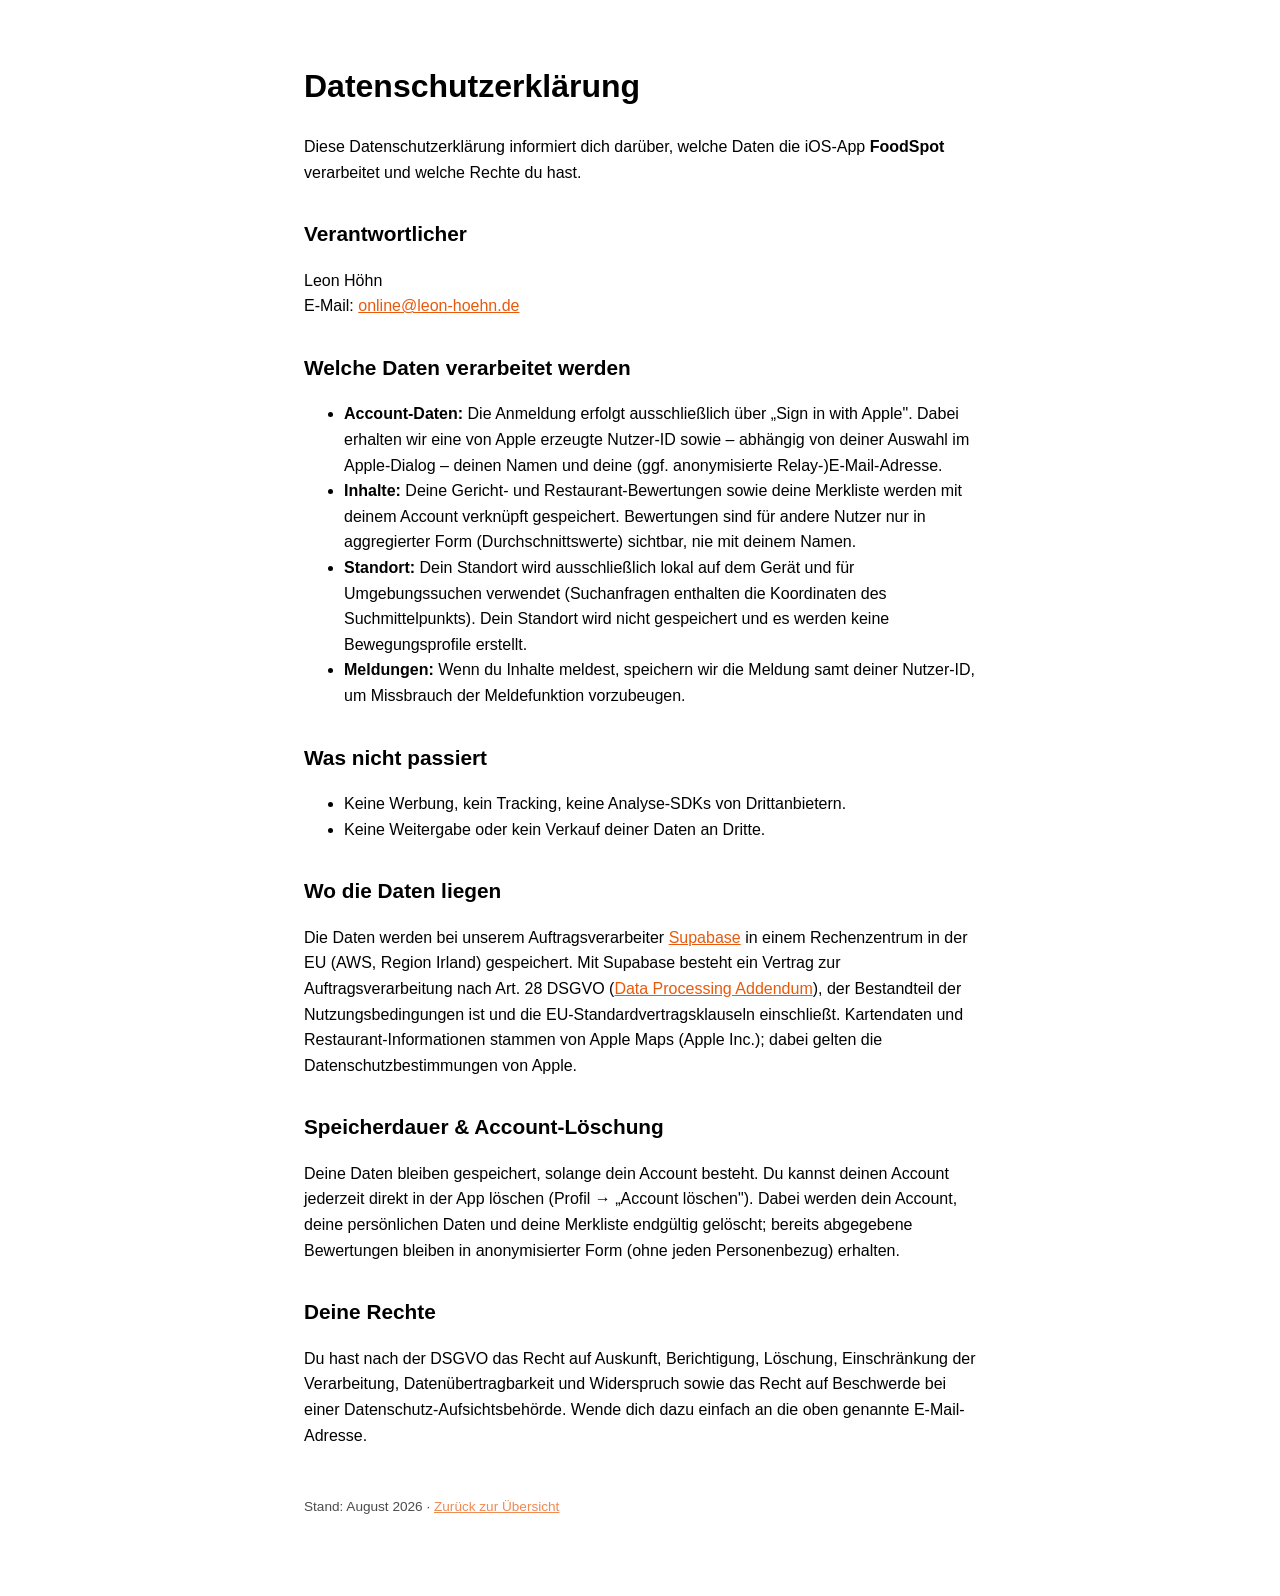
==== datenschutz.html @ 0961203f "Datenschutzerklärung: Auftragsverarbeitung mit Supabase erwähnt Co-Authored-By: Claude Fable 5 <nore" ====
<!DOCTYPE html>
<html lang="de">
<head>
    <meta charset="utf-8">
    <meta name="viewport" content="width=device-width, initial-scale=1">
    <title>FoodSpot – Datenschutzerklärung</title>
    <link rel="stylesheet" href="style.css">
</head>
<body>
    <main>
        <h1>Datenschutzerklärung</h1>
        <p>Diese Datenschutzerklärung informiert dich darüber, welche Daten die iOS-App
        <strong>FoodSpot</strong> verarbeitet und welche Rechte du hast.</p>

        <h2>Verantwortlicher</h2>
        <p>Leon Höhn<br>
        E-Mail: <a href="mailto:online@leon-hoehn.de">online@leon-hoehn.de</a></p>

        <h2>Welche Daten verarbeitet werden</h2>
        <ul>
            <li><strong>Account-Daten:</strong> Die Anmeldung erfolgt ausschließlich über „Sign in with Apple".
            Dabei erhalten wir eine von Apple erzeugte Nutzer-ID sowie – abhängig von deiner Auswahl im
            Apple-Dialog – deinen Namen und deine (ggf. anonymisierte Relay-)E-Mail-Adresse.</li>
            <li><strong>Inhalte:</strong> Deine Gericht- und Restaurant-Bewertungen sowie deine Merkliste
            werden mit deinem Account verknüpft gespeichert. Bewertungen sind für andere Nutzer nur in
            aggregierter Form (Durchschnittswerte) sichtbar, nie mit deinem Namen.</li>
            <li><strong>Standort:</strong> Dein Standort wird ausschließlich lokal auf dem Gerät und für
            Umgebungssuchen verwendet (Suchanfragen enthalten die Koordinaten des Suchmittelpunkts).
            Dein Standort wird nicht gespeichert und es werden keine Bewegungsprofile erstellt.</li>
            <li><strong>Meldungen:</strong> Wenn du Inhalte meldest, speichern wir die Meldung samt
            deiner Nutzer-ID, um Missbrauch der Meldefunktion vorzubeugen.</li>
        </ul>

        <h2>Was nicht passiert</h2>
        <ul>
            <li>Keine Werbung, kein Tracking, keine Analyse-SDKs von Drittanbietern.</li>
            <li>Keine Weitergabe oder kein Verkauf deiner Daten an Dritte.</li>
        </ul>

        <h2>Wo die Daten liegen</h2>
        <p>Die Daten werden bei unserem Auftragsverarbeiter <a href="https://supabase.com">Supabase</a>
        in einem Rechenzentrum in der EU (AWS, Region Irland) gespeichert. Mit Supabase besteht ein
        Vertrag zur Auftragsverarbeitung nach Art. 28 DSGVO
        (<a href="https://supabase.com/legal/dpa">Data Processing Addendum</a>), der Bestandteil der
        Nutzungsbedingungen ist und die EU-Standardvertragsklauseln einschließt. Kartendaten und
        Restaurant-Informationen stammen von Apple Maps (Apple Inc.); dabei gelten die
        Datenschutzbestimmungen von Apple.</p>

        <h2>Speicherdauer &amp; Account-Löschung</h2>
        <p>Deine Daten bleiben gespeichert, solange dein Account besteht. Du kannst deinen Account
        jederzeit direkt in der App löschen (Profil → „Account löschen"). Dabei werden dein Account,
        deine persönlichen Daten und deine Merkliste endgültig gelöscht; bereits abgegebene
        Bewertungen bleiben in anonymisierter Form (ohne jeden Personenbezug) erhalten.</p>

        <h2>Deine Rechte</h2>
        <p>Du hast nach der DSGVO das Recht auf Auskunft, Berichtigung, Löschung, Einschränkung der
        Verarbeitung, Datenübertragbarkeit und Widerspruch sowie das Recht auf Beschwerde bei einer
        Datenschutz-Aufsichtsbehörde. Wende dich dazu einfach an die oben genannte E-Mail-Adresse.</p>

        <footer>
            <p>Stand: August 2026 · <a href="index.html">Zurück zur Übersicht</a></p>
        </footer>
    </main>
</body>
</html>
---- style.css ----
:root {
    color-scheme: light dark;
}

body {
    font-family: -apple-system, BlinkMacSystemFont, "Segoe UI", Roboto, sans-serif;
    line-height: 1.6;
    margin: 0;
    padding: 0 1.25rem;
}

main {
    max-width: 42rem;
    margin: 0 auto;
    padding: 2.5rem 0 4rem;
}

h1 {
    font-size: 2rem;
}

h2 {
    margin-top: 2rem;
    font-size: 1.3rem;
}

a {
    color: #e8590c;
}

footer {
    margin-top: 3rem;
    font-size: 0.85rem;
    opacity: 0.7;
}
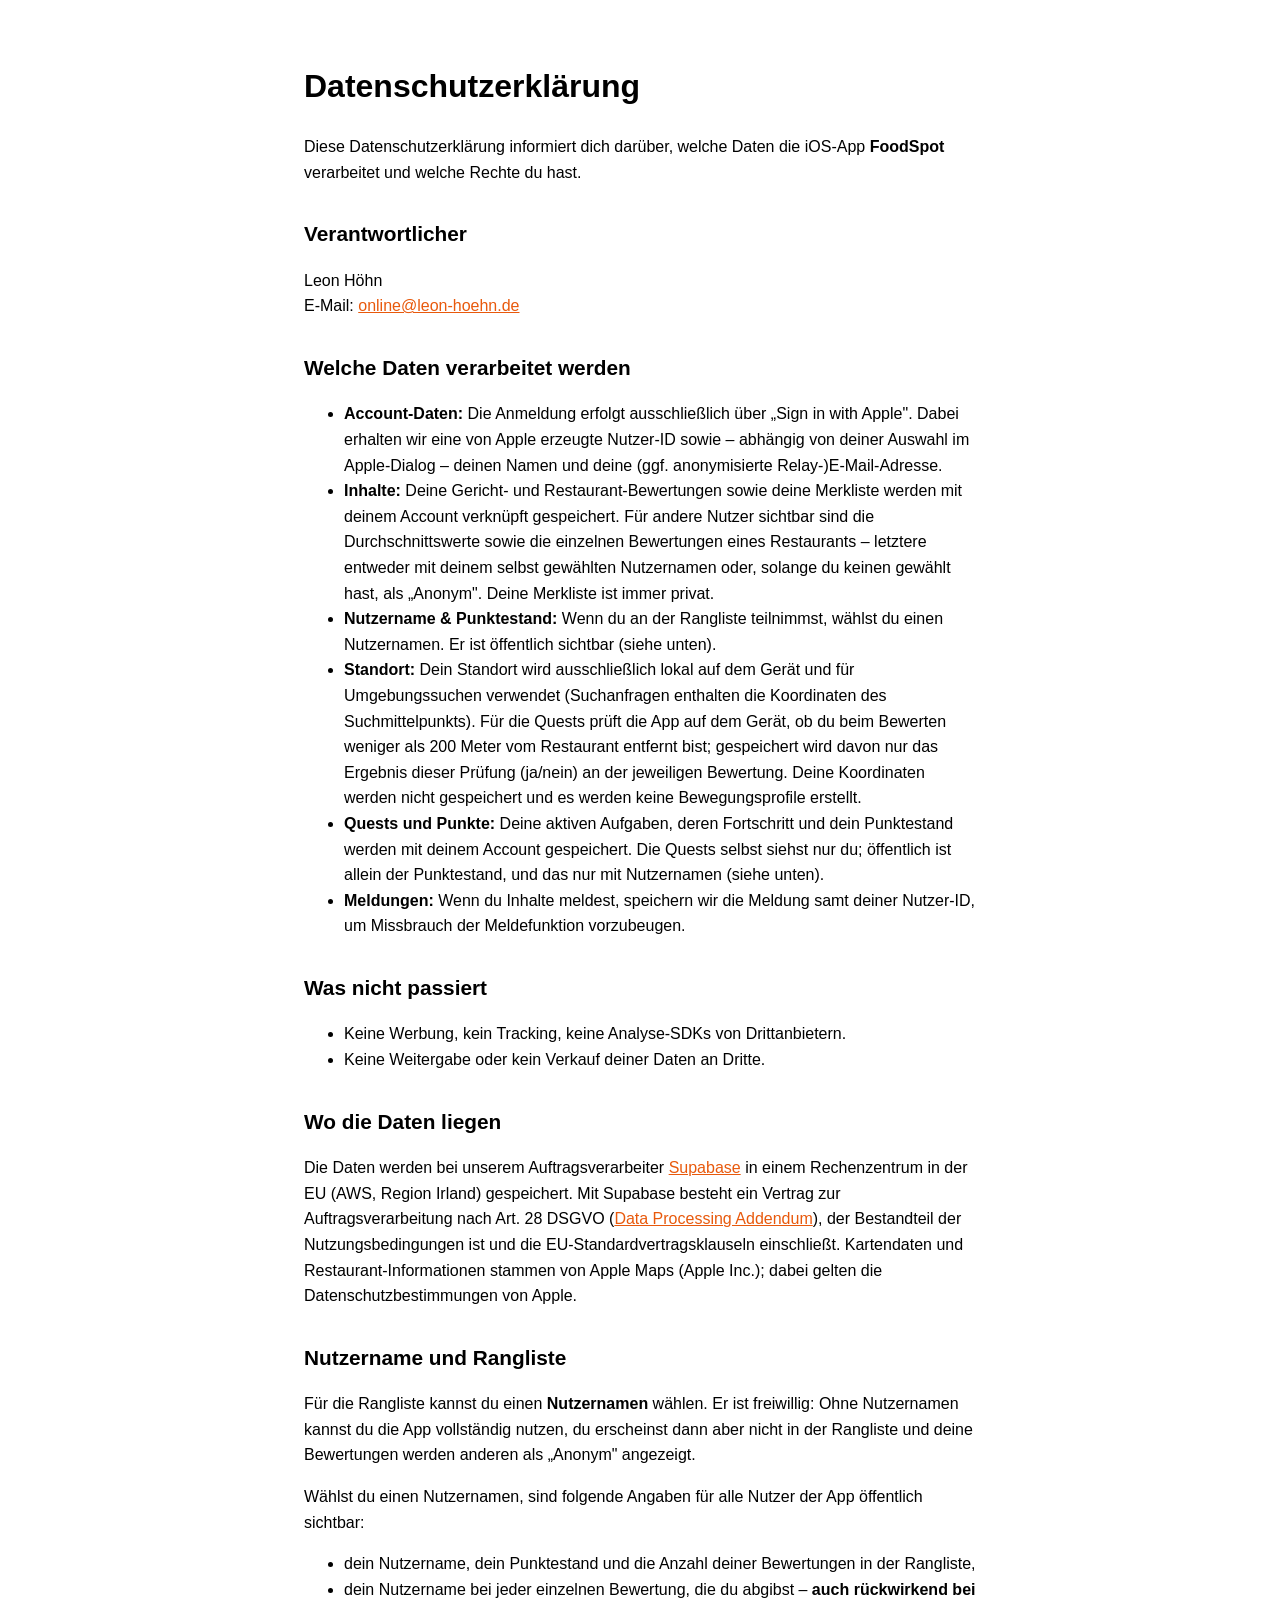
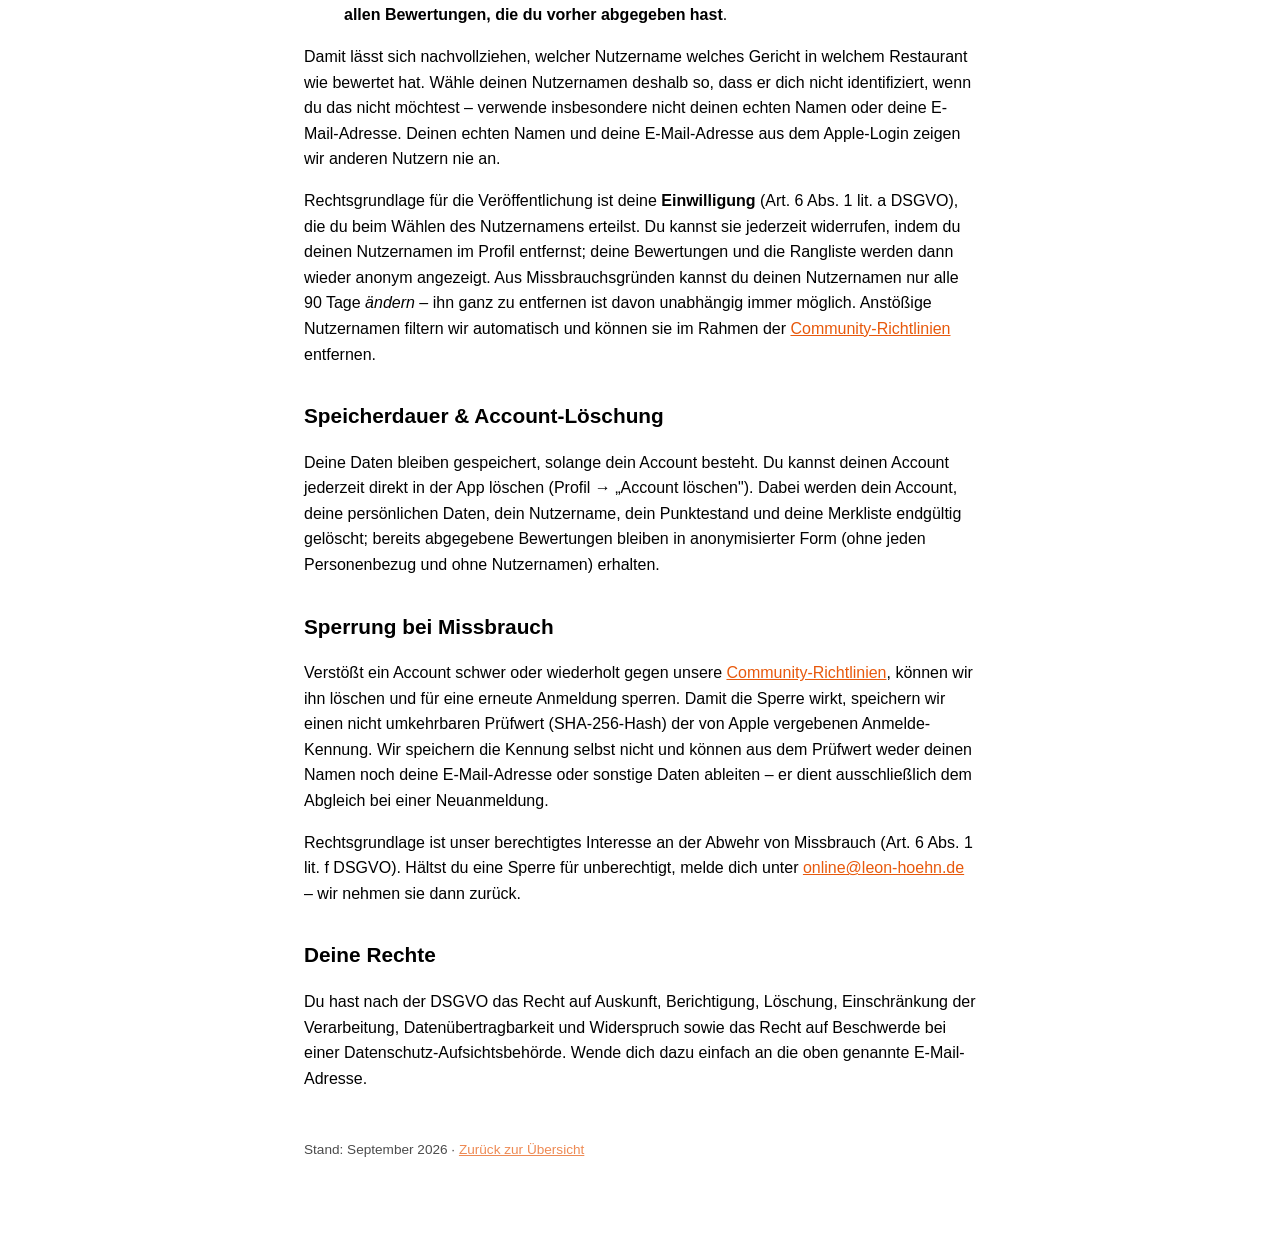
==== commit f6677f53: "Datenschutzerklärung: Nutzername, Rangliste, Quests und Sperrung Gleichstand mit docs/ im App-Repo. " ====
--- a/datenschutz.html
+++ b/datenschutz.html
@@ -22,11 +22,21 @@
             Dabei erhalten wir eine von Apple erzeugte Nutzer-ID sowie – abhängig von deiner Auswahl im
             Apple-Dialog – deinen Namen und deine (ggf. anonymisierte Relay-)E-Mail-Adresse.</li>
             <li><strong>Inhalte:</strong> Deine Gericht- und Restaurant-Bewertungen sowie deine Merkliste
-            werden mit deinem Account verknüpft gespeichert. Bewertungen sind für andere Nutzer nur in
-            aggregierter Form (Durchschnittswerte) sichtbar, nie mit deinem Namen.</li>
+            werden mit deinem Account verknüpft gespeichert. Für andere Nutzer sichtbar sind die
+            Durchschnittswerte sowie die einzelnen Bewertungen eines Restaurants – letztere entweder mit
+            deinem selbst gewählten Nutzernamen oder, solange du keinen gewählt hast, als „Anonym".
+            Deine Merkliste ist immer privat.</li>
+            <li><strong>Nutzername &amp; Punktestand:</strong> Wenn du an der Rangliste teilnimmst, wählst du
+            einen Nutzernamen. Er ist öffentlich sichtbar (siehe unten).</li>
             <li><strong>Standort:</strong> Dein Standort wird ausschließlich lokal auf dem Gerät und für
             Umgebungssuchen verwendet (Suchanfragen enthalten die Koordinaten des Suchmittelpunkts).
-            Dein Standort wird nicht gespeichert und es werden keine Bewegungsprofile erstellt.</li>
+            Für die Quests prüft die App auf dem Gerät, ob du beim Bewerten weniger als 200 Meter vom
+            Restaurant entfernt bist; gespeichert wird davon nur das Ergebnis dieser Prüfung (ja/nein)
+            an der jeweiligen Bewertung. Deine Koordinaten werden nicht gespeichert und es werden
+            keine Bewegungsprofile erstellt.</li>
+            <li><strong>Quests und Punkte:</strong> Deine aktiven Aufgaben, deren Fortschritt und dein
+            Punktestand werden mit deinem Account gespeichert. Die Quests selbst siehst nur du;
+            öffentlich ist allein der Punktestand, und das nur mit Nutzernamen (siehe unten).</li>
             <li><strong>Meldungen:</strong> Wenn du Inhalte meldest, speichern wir die Meldung samt
             deiner Nutzer-ID, um Missbrauch der Meldefunktion vorzubeugen.</li>
         </ul>
@@ -46,11 +56,46 @@
         Restaurant-Informationen stammen von Apple Maps (Apple Inc.); dabei gelten die
         Datenschutzbestimmungen von Apple.</p>
 
+        <h2>Nutzername und Rangliste</h2>
+        <p>Für die Rangliste kannst du einen <strong>Nutzernamen</strong> wählen. Er ist freiwillig: Ohne
+        Nutzernamen kannst du die App vollständig nutzen, du erscheinst dann aber nicht in der Rangliste
+        und deine Bewertungen werden anderen als „Anonym" angezeigt.</p>
+        <p>Wählst du einen Nutzernamen, sind folgende Angaben für alle Nutzer der App öffentlich sichtbar:</p>
+        <ul>
+            <li>dein Nutzername, dein Punktestand und die Anzahl deiner Bewertungen in der Rangliste,</li>
+            <li>dein Nutzername bei jeder einzelnen Bewertung, die du abgibst – <strong>auch rückwirkend
+            bei allen Bewertungen, die du vorher abgegeben hast</strong>.</li>
+        </ul>
+        <p>Damit lässt sich nachvollziehen, welcher Nutzername welches Gericht in welchem Restaurant wie
+        bewertet hat. Wähle deinen Nutzernamen deshalb so, dass er dich nicht identifiziert, wenn du das
+        nicht möchtest – verwende insbesondere nicht deinen echten Namen oder deine E-Mail-Adresse. Deinen
+        echten Namen und deine E-Mail-Adresse aus dem Apple-Login zeigen wir anderen Nutzern nie an.</p>
+        <p>Rechtsgrundlage für die Veröffentlichung ist deine <strong>Einwilligung</strong>
+        (Art. 6 Abs. 1 lit. a DSGVO), die du beim Wählen des Nutzernamens erteilst. Du kannst sie jederzeit
+        widerrufen, indem du deinen Nutzernamen im Profil entfernst; deine Bewertungen und die Rangliste
+        werden dann wieder anonym angezeigt. Aus Missbrauchsgründen kannst du deinen Nutzernamen nur alle
+        90 Tage <em>ändern</em> – ihn ganz zu entfernen ist davon unabhängig immer möglich. Anstößige
+        Nutzernamen filtern wir automatisch und können sie im Rahmen der
+        <a href="richtlinien.html">Community-Richtlinien</a> entfernen.</p>
+
         <h2>Speicherdauer &amp; Account-Löschung</h2>
         <p>Deine Daten bleiben gespeichert, solange dein Account besteht. Du kannst deinen Account
         jederzeit direkt in der App löschen (Profil → „Account löschen"). Dabei werden dein Account,
-        deine persönlichen Daten und deine Merkliste endgültig gelöscht; bereits abgegebene
-        Bewertungen bleiben in anonymisierter Form (ohne jeden Personenbezug) erhalten.</p>
+        deine persönlichen Daten, dein Nutzername, dein Punktestand und deine Merkliste endgültig
+        gelöscht; bereits abgegebene Bewertungen bleiben in anonymisierter Form (ohne jeden
+        Personenbezug und ohne Nutzernamen) erhalten.</p>
+
+        <h2>Sperrung bei Missbrauch</h2>
+        <p>Verstößt ein Account schwer oder wiederholt gegen unsere
+        <a href="richtlinien.html">Community-Richtlinien</a>, können wir ihn löschen und für eine
+        erneute Anmeldung sperren. Damit die Sperre wirkt, speichern wir einen nicht umkehrbaren
+        Prüfwert (SHA-256-Hash) der von Apple vergebenen Anmelde-Kennung. Wir speichern die Kennung
+        selbst nicht und können aus dem Prüfwert weder deinen Namen noch deine E-Mail-Adresse oder
+        sonstige Daten ableiten – er dient ausschließlich dem Abgleich bei einer Neuanmeldung.</p>
+        <p>Rechtsgrundlage ist unser berechtigtes Interesse an der Abwehr von Missbrauch
+        (Art. 6 Abs. 1 lit. f DSGVO). Hältst du eine Sperre für unberechtigt, melde dich unter
+        <a href="mailto:online@leon-hoehn.de">online@leon-hoehn.de</a> – wir nehmen sie dann
+        zurück.</p>
 
         <h2>Deine Rechte</h2>
         <p>Du hast nach der DSGVO das Recht auf Auskunft, Berichtigung, Löschung, Einschränkung der
@@ -58,7 +103,7 @@
         Datenschutz-Aufsichtsbehörde. Wende dich dazu einfach an die oben genannte E-Mail-Adresse.</p>
 
         <footer>
-            <p>Stand: August 2026 · <a href="index.html">Zurück zur Übersicht</a></p>
+            <p>Stand: September 2026 · <a href="index.html">Zurück zur Übersicht</a></p>
         </footer>
     </main>
 </body>
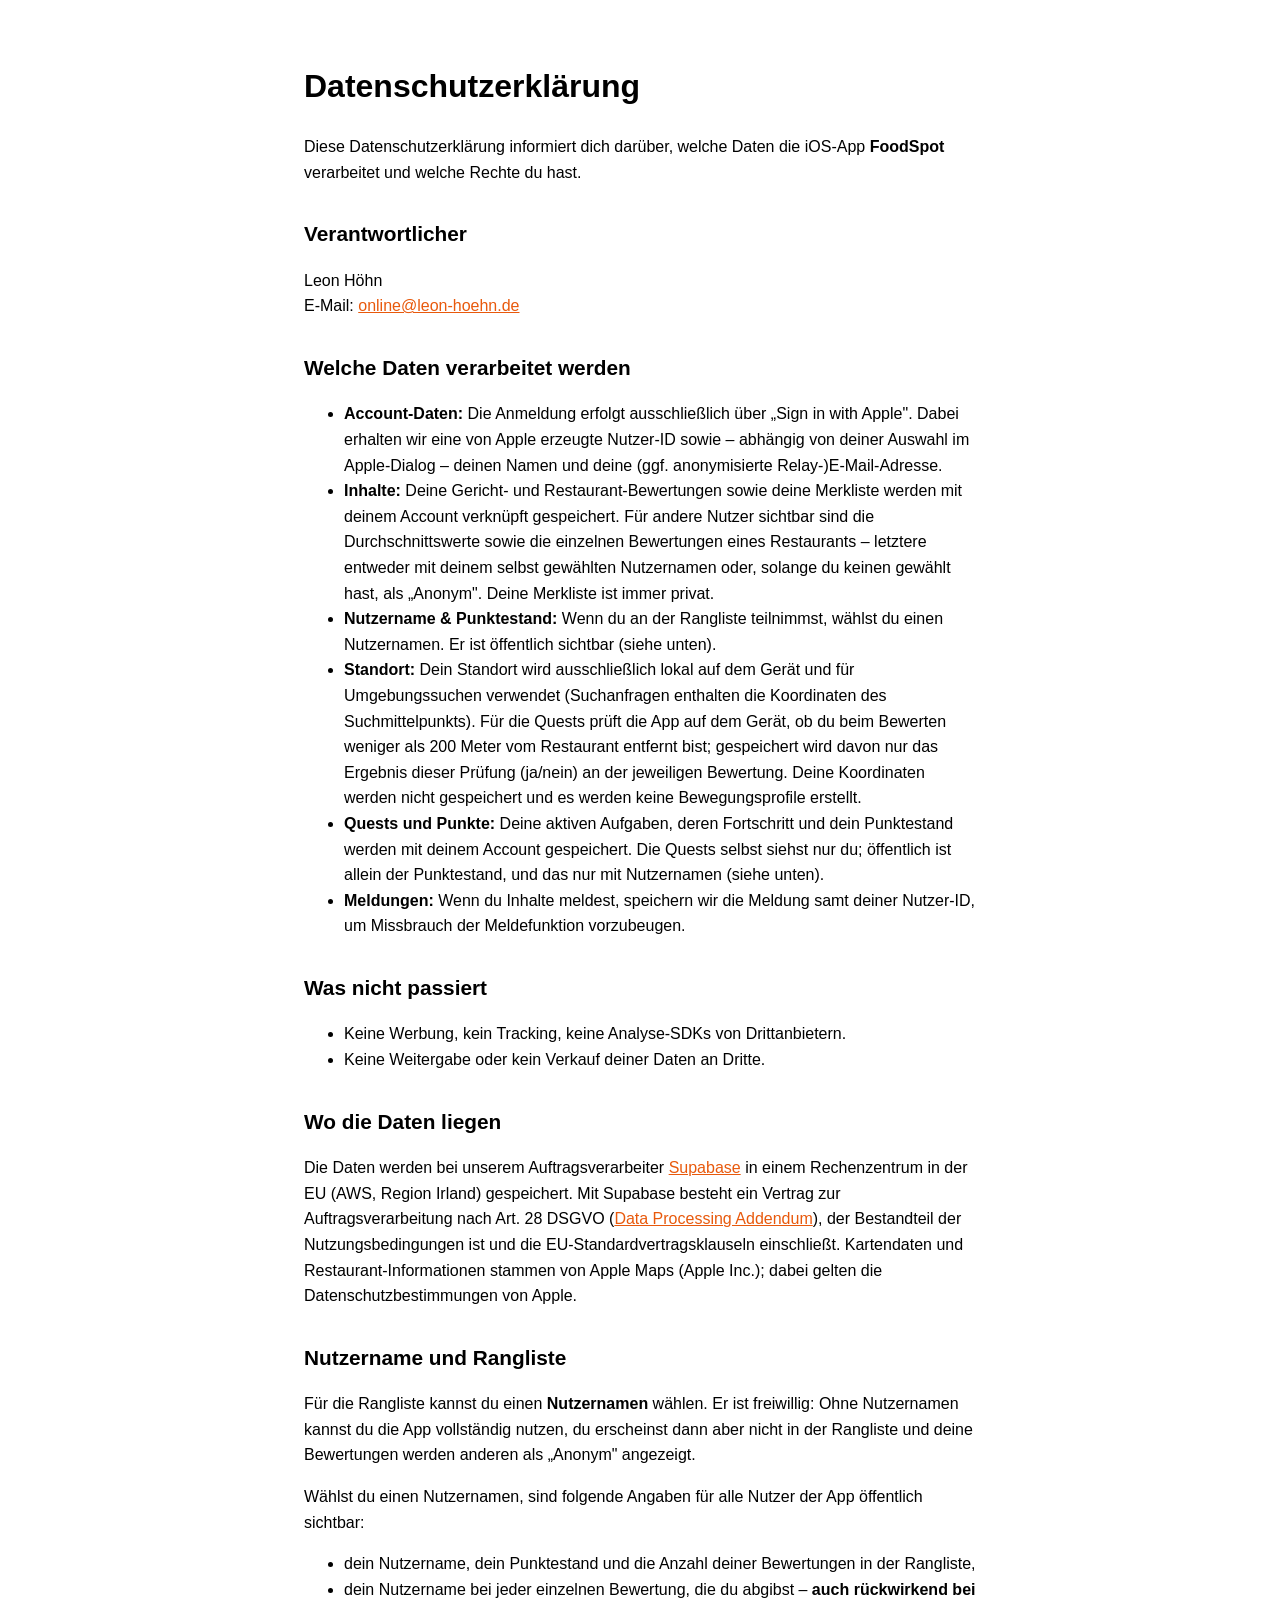
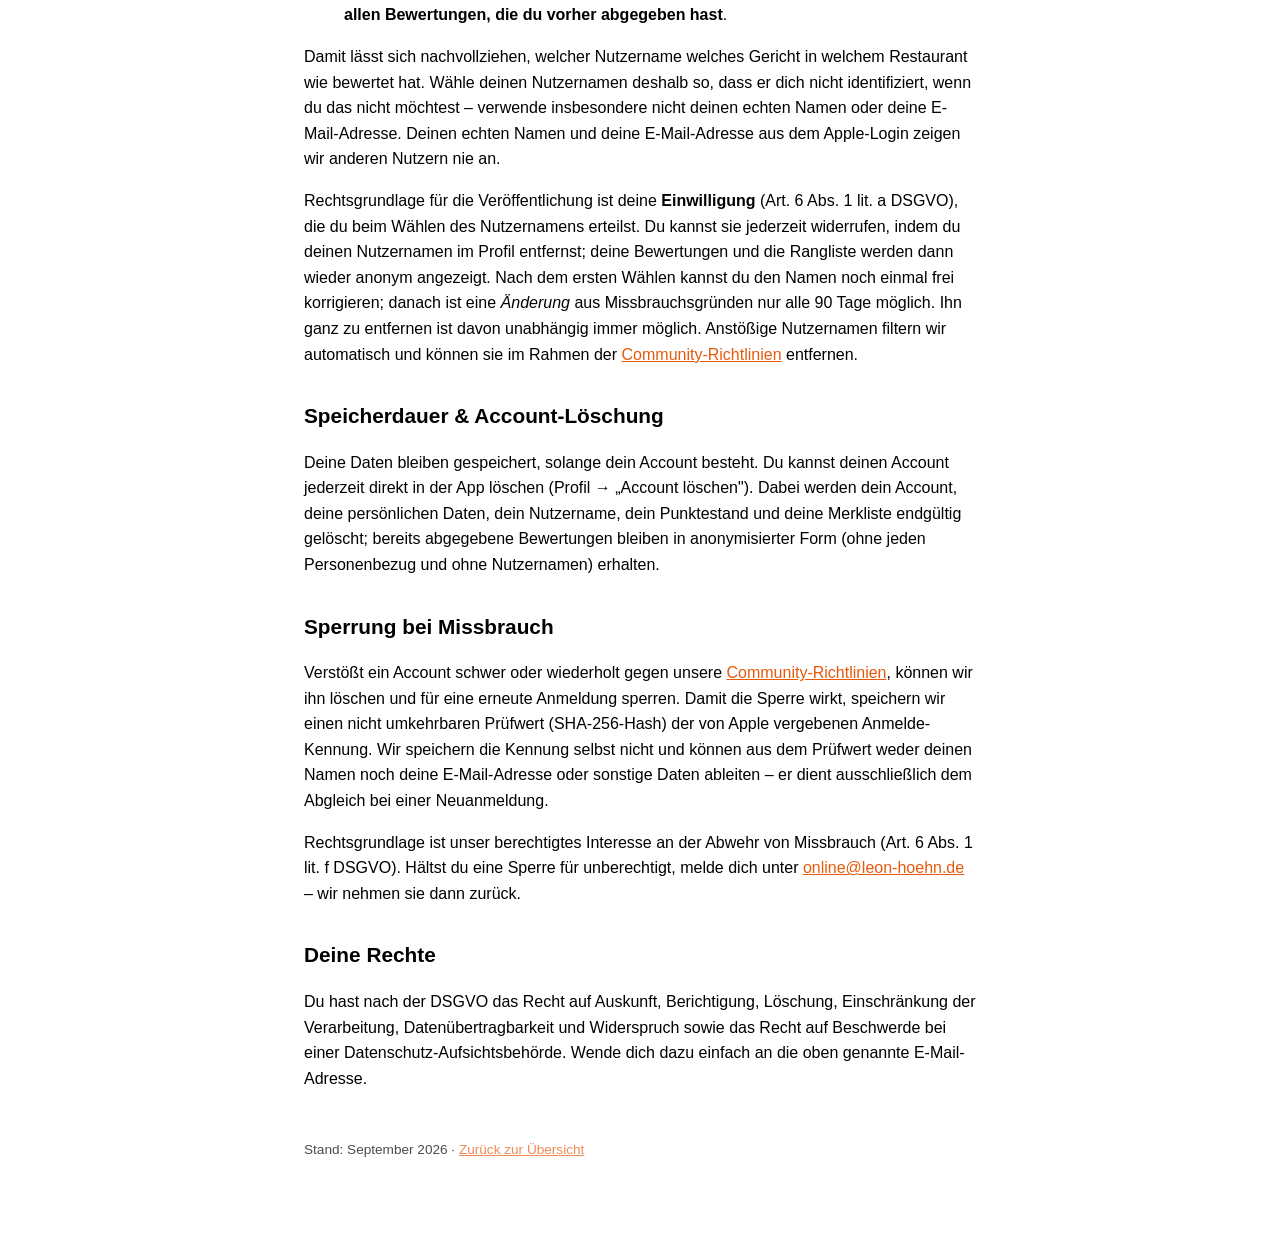
==== commit 8853712d: "Nutzername: erste Korrektur ist frei Die 90-Tage-Sperre greift erst ab der dritten Vergabe; nach dem" ====
--- a/datenschutz.html
+++ b/datenschutz.html
@@ -73,8 +73,9 @@
         <p>Rechtsgrundlage für die Veröffentlichung ist deine <strong>Einwilligung</strong>
         (Art. 6 Abs. 1 lit. a DSGVO), die du beim Wählen des Nutzernamens erteilst. Du kannst sie jederzeit
         widerrufen, indem du deinen Nutzernamen im Profil entfernst; deine Bewertungen und die Rangliste
-        werden dann wieder anonym angezeigt. Aus Missbrauchsgründen kannst du deinen Nutzernamen nur alle
-        90 Tage <em>ändern</em> – ihn ganz zu entfernen ist davon unabhängig immer möglich. Anstößige
+        werden dann wieder anonym angezeigt. Nach dem ersten Wählen kannst du den Namen noch einmal frei
+        korrigieren; danach ist eine <em>Änderung</em> aus Missbrauchsgründen nur alle 90 Tage möglich.
+        Ihn ganz zu entfernen ist davon unabhängig immer möglich. Anstößige
         Nutzernamen filtern wir automatisch und können sie im Rahmen der
         <a href="richtlinien.html">Community-Richtlinien</a> entfernen.</p>
 
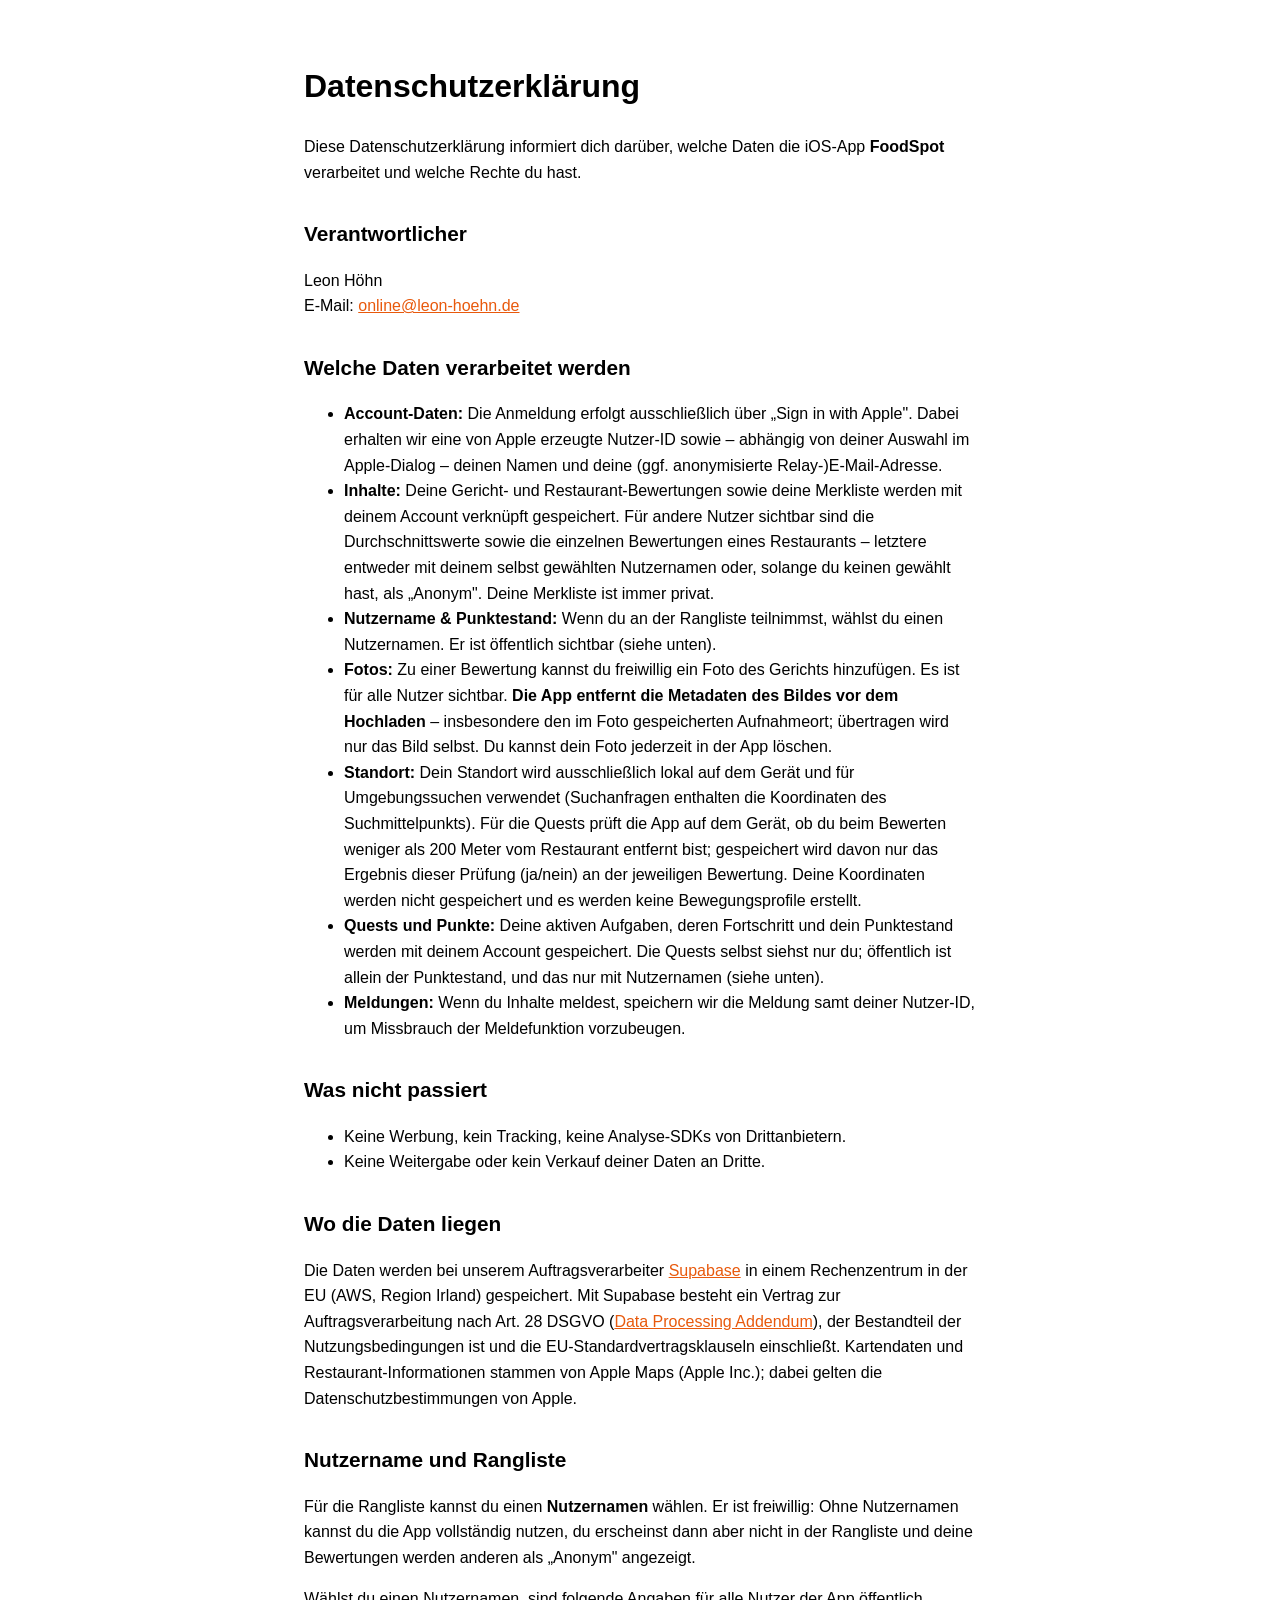
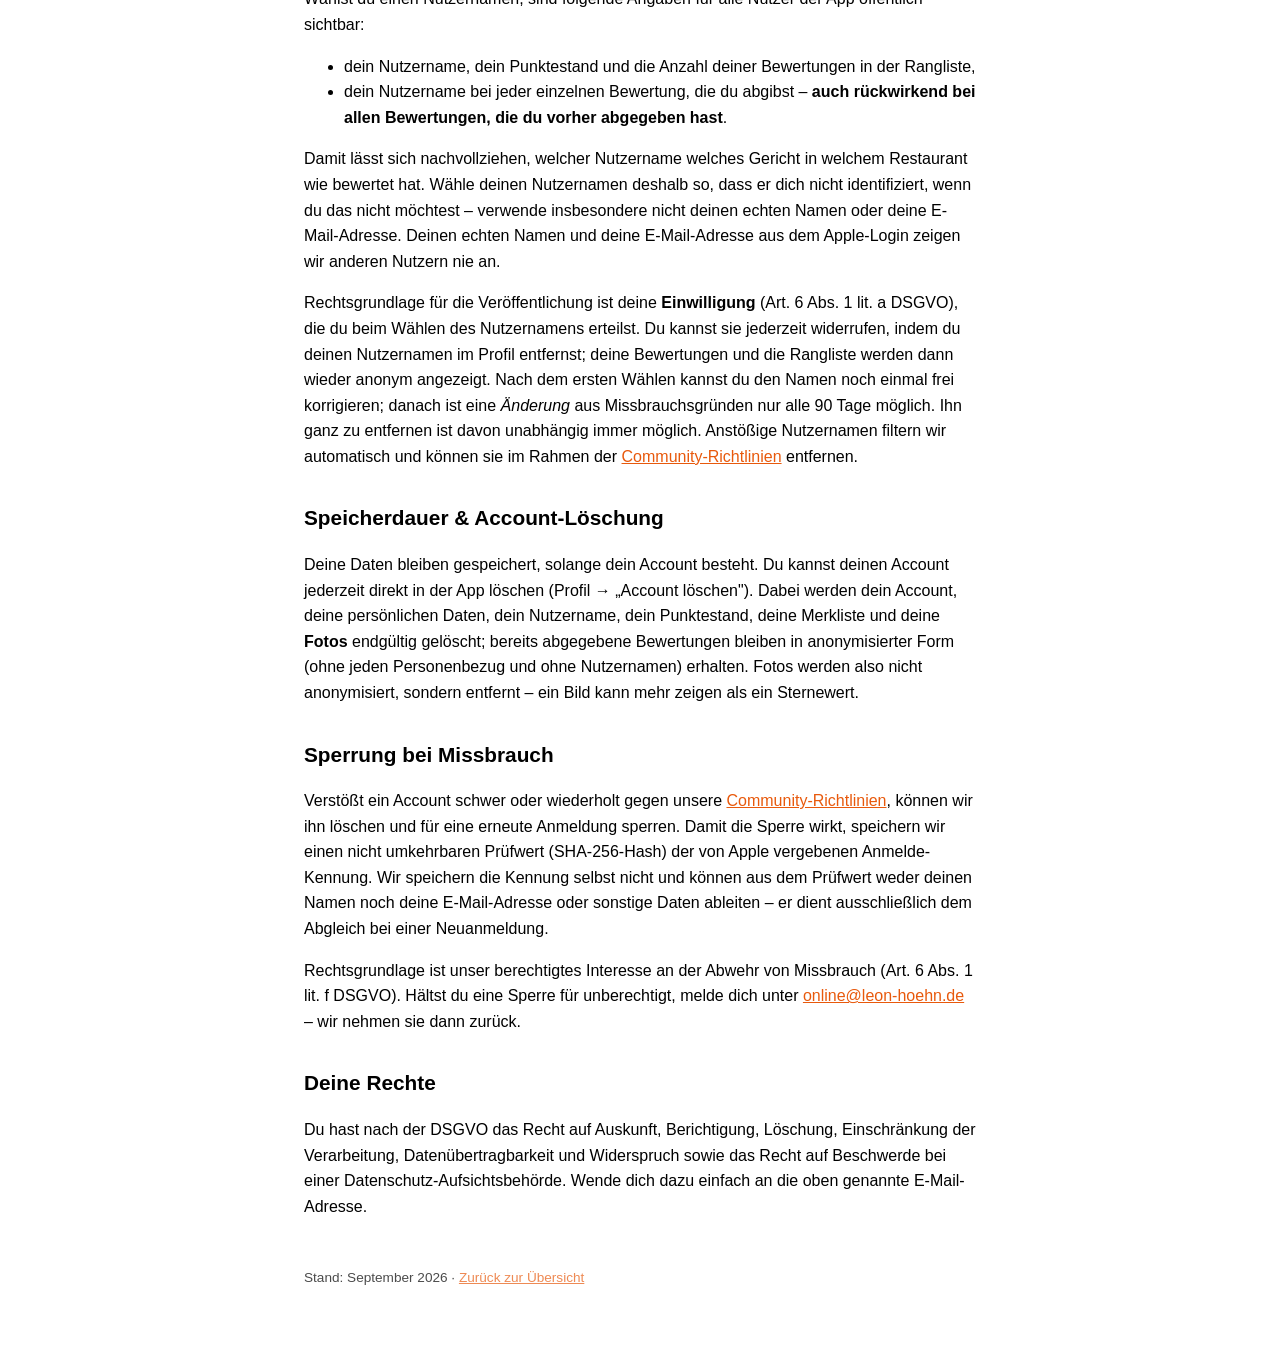
==== commit 3274cdbd: "Foto-Ergänzungen nachgezogen (waren nur im App-Repo) Datenschutzerklärung und Community-Richtlinien " ====
--- a/datenschutz.html
+++ b/datenschutz.html
@@ -28,6 +28,10 @@
             Deine Merkliste ist immer privat.</li>
             <li><strong>Nutzername &amp; Punktestand:</strong> Wenn du an der Rangliste teilnimmst, wählst du
             einen Nutzernamen. Er ist öffentlich sichtbar (siehe unten).</li>
+            <li><strong>Fotos:</strong> Zu einer Bewertung kannst du freiwillig ein Foto des Gerichts
+            hinzufügen. Es ist für alle Nutzer sichtbar. <strong>Die App entfernt die Metadaten des Bildes
+            vor dem Hochladen</strong> – insbesondere den im Foto gespeicherten Aufnahmeort; übertragen
+            wird nur das Bild selbst. Du kannst dein Foto jederzeit in der App löschen.</li>
             <li><strong>Standort:</strong> Dein Standort wird ausschließlich lokal auf dem Gerät und für
             Umgebungssuchen verwendet (Suchanfragen enthalten die Koordinaten des Suchmittelpunkts).
             Für die Quests prüft die App auf dem Gerät, ob du beim Bewerten weniger als 200 Meter vom
@@ -82,9 +86,10 @@
         <h2>Speicherdauer &amp; Account-Löschung</h2>
         <p>Deine Daten bleiben gespeichert, solange dein Account besteht. Du kannst deinen Account
         jederzeit direkt in der App löschen (Profil → „Account löschen"). Dabei werden dein Account,
-        deine persönlichen Daten, dein Nutzername, dein Punktestand und deine Merkliste endgültig
-        gelöscht; bereits abgegebene Bewertungen bleiben in anonymisierter Form (ohne jeden
-        Personenbezug und ohne Nutzernamen) erhalten.</p>
+        deine persönlichen Daten, dein Nutzername, dein Punktestand, deine Merkliste und deine
+        <strong>Fotos</strong> endgültig gelöscht; bereits abgegebene Bewertungen bleiben in
+        anonymisierter Form (ohne jeden Personenbezug und ohne Nutzernamen) erhalten. Fotos werden
+        also nicht anonymisiert, sondern entfernt – ein Bild kann mehr zeigen als ein Sternewert.</p>
 
         <h2>Sperrung bei Missbrauch</h2>
         <p>Verstößt ein Account schwer oder wiederholt gegen unsere
